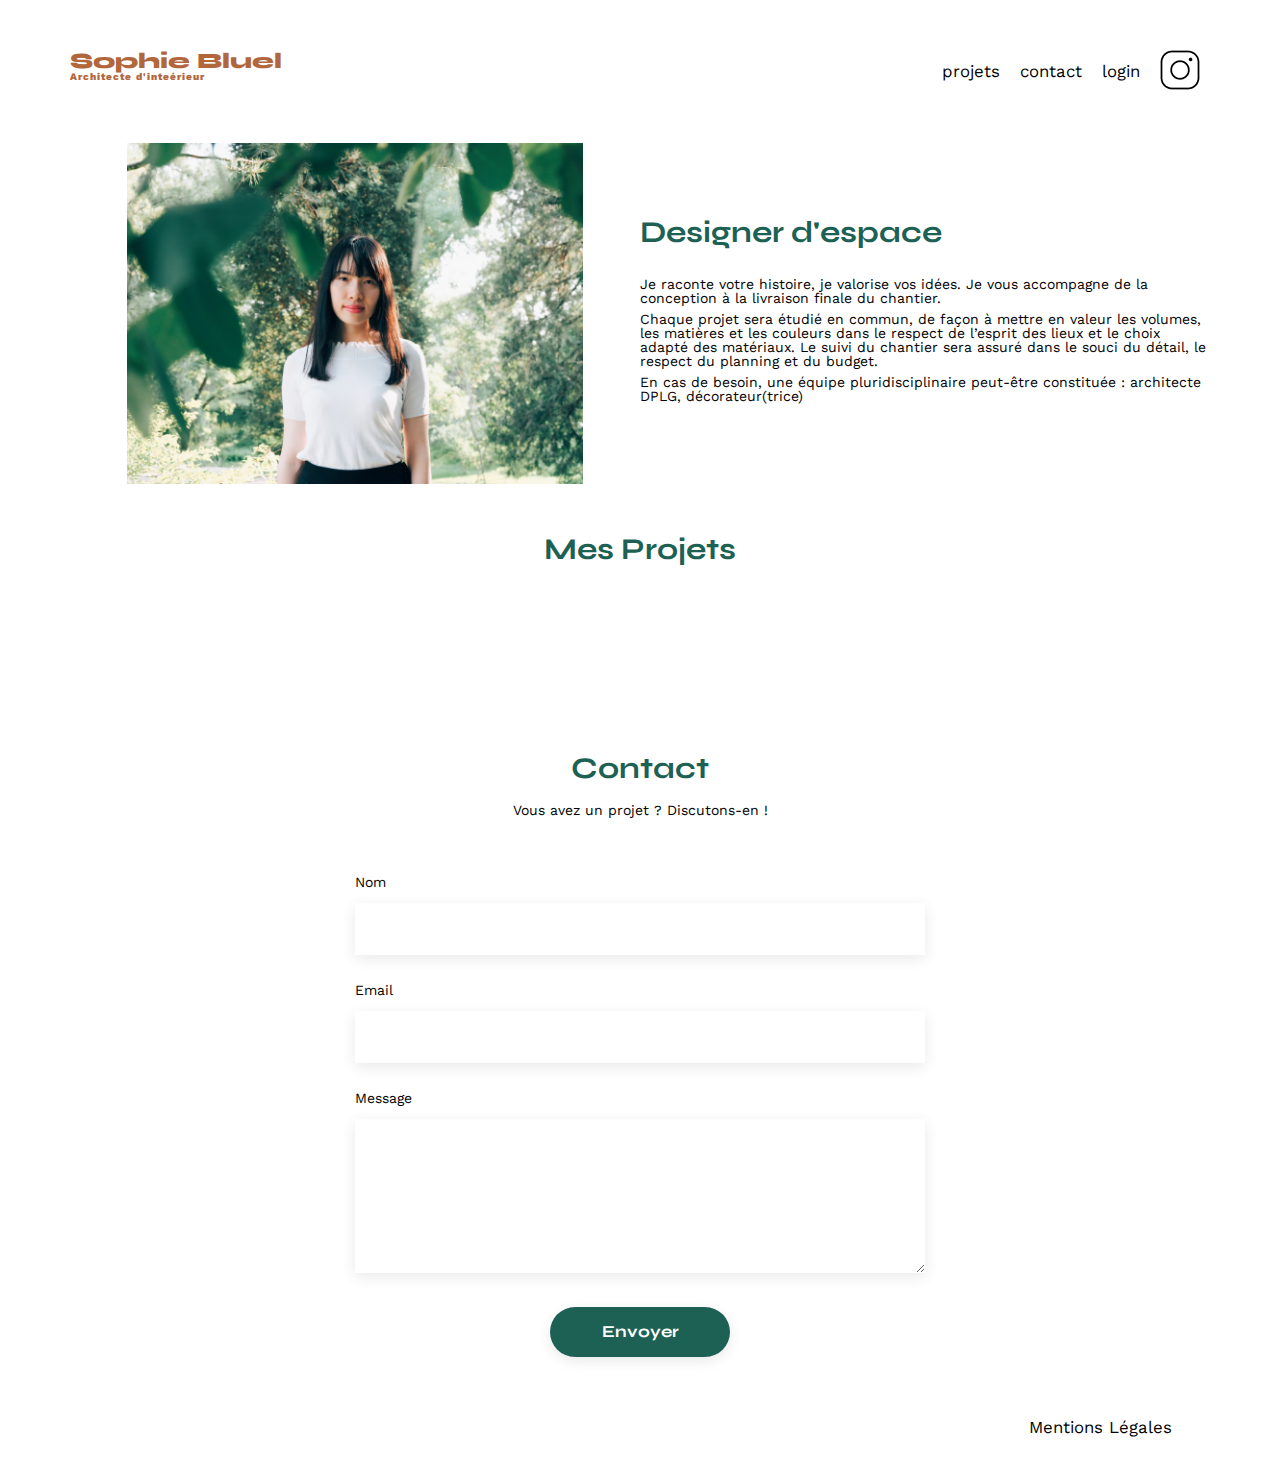
==== index.html @ 70f845fd "Ajout des buttons pour filtrer les catégories" ====
<!DOCTYPE html>
<html lang="fr">
<head>
	<meta charset="UTF-8">
	<title>Sophie Bluel - Architecte d'intérieur</title>
	<meta name="viewport" content="width=device-width, initial-scale=1.0">
	<link rel="preconnect" href="https://fonts.googleapis.com">
	<link rel="preconnect" href="https://fonts.gstatic.com" crossorigin>
	<link href="https://fonts.googleapis.com/css2?family=Syne:wght@700;800&family=Work+Sans&display=swap" rel="stylesheet">
	<meta name="description" content="">
	<link rel="stylesheet" href="./assets/style.css">
	<script src="src/index.js"></script>
</head>
<body>
<header>
	<h1>Sophie Bluel <span>Architecte d'inteérieur</span></h1>
	<nav>
		<ul>
			<li>projets</li>
			<li>contact</li>
			<li>login</li>
			<li><img src="./assets/icons/instagram.png" alt="Instagram"></li>
		</ul>
	</nav>
</header>
<main>
	<section id="introduction">
		<figure>
			<img src="./assets/images/sophie-bluel.png" alt="">
		</figure>
		<article>
			<h2>Designer d'espace</h2>
			<p>Je raconte votre histoire, je valorise vos idées. Je vous accompagne de la conception à la livraison finale du chantier.</p>
			<p>Chaque projet sera étudié en commun, de façon à mettre en valeur les volumes, les matières et les couleurs dans le respect de l’esprit des lieux et le choix adapté des matériaux. Le suivi du chantier sera assuré dans le souci du détail, le respect du planning et du budget.</p>
			<p>En cas de besoin, une équipe pluridisciplinaire peut-être constituée : architecte DPLG, décorateur(trice)</p>
		</article>
	</section>
	<section id="portfolio">
		<h2>Mes Projets</h2>
		<div class="filter-buttons" id="filter-buttons">
		</div>
		<div class="gallery" id="gallery">
		</div>
	</section>
	<section id="contact">
		<h2>Contact</h2>
		<p>Vous avez un projet ? Discutons-en !</p>
		<form action="#" method="post">
			<label for="name">Nom</label>
			<input type="text" name="name" id="name">
			<label for="email">Email</label>
			<input type="email" name="email" id="email">
			<label for="message">Message</label>
			<textarea name="message" id="message" cols="30" rows="10"></textarea>
			<input type="submit" value="Envoyer">
		</form>
	</section>
</main>

<footer>
	<nav>
		<ul>
			<li>Mentions Légales</li>
		</ul>
	</nav>
</footer>
</body>
</html>
---- assets/style.css ----
/* http://meyerweb.com/eric/tools/css/reset/
   v2.0 | 20110126
   License: none (public domain)
*/

html, body, div, span, applet, object, iframe,
h1, h2, h3, h4, h5, h6, p, blockquote, pre,
a, abbr, acronym, address, big, cite, code,
del, dfn, em, img, ins, kbd, q, s, samp,
small, strike, strong, sub, sup, tt, var,
b, u, i, center,
dl, dt, dd, ol, ul, li,
fieldset, form, label, legend,
table, caption, tbody, tfoot, thead, tr, th, td,
article, aside, canvas, details, embed,
figure, figcaption, footer, header, hgroup,
menu, nav, output, ruby, section, summary,
time, mark, audio, video {
	margin: 0;
	padding: 0;
	border: 0;
	font-size: 100%;
	font: inherit;
	vertical-align: baseline;
}
/* HTML5 display-role reset for older browsers */
article, aside, details, figcaption, figure,
footer, header, hgroup, menu, nav, section {
	display: block;
}
body {
	line-height: 1;
}
ol, ul {
	list-style: none;
}
blockquote, q {
	quotes: none;
}
blockquote:before, blockquote:after,
q:before, q:after {
	content: '';
	content: none;
}
table {
	border-collapse: collapse;
	border-spacing: 0;
}
/** end reset css**/
body {
	max-width: 1140px;
	margin:auto;
	font-family: 'Work Sans' ;
	font-size: 14px;
}
header {
	display: flex;
	justify-content: space-between;
	margin: 50px 0
}
section {
	margin: 50px 0
}

h1{
	display: flex;
	flex-direction: column;
	font-family: 'Syne';
	font-size: 22px;
	font-weight: 800;
	color: #B1663C
}

h1 > span {
	font-family: 'Work Sans';
	font-size:10px;
	letter-spacing: 0.1em;
;
}

h2{
	font-family: 'Syne';
	font-weight: 700;
	font-size: 30px;
	color: #1D6154
}
nav ul {
	display: flex;
	align-items: center;
	list-style-type: none;

}
nav li {
	padding: 0 10px;
	font-size: 1.2em;
}

li:hover {
	color: #B1663C;
}
#introduction {
	display: flex;
	align-items: center;
}
#introduction figure {
	flex: 1
}
#introduction img {
	display: block;
	margin: auto;
	width: 80%;
}

#introduction article {
	flex: 1
}
#introduction h2 {
	margin-bottom: 1em;
}

#introduction p {
	margin-bottom: 0.5em;
}
#portfolio h2 {
	text-align: center;
}
.gallery {
	width: 100%;
	display: grid;
	grid-template-columns: 1fr 1fr 1fr;
	grid-column-gap: 20px;
	grid-row-gap: 20px;
}

.gallery img {
	width: 100%;

}
#contact {
	width: 50%;
margin: auto;
}
#contact > * {
	text-align: center;

}
#contact h2{
	margin-bottom: 20px;
}
#contact form {
	text-align: left;
	margin-top:30px;
	display: flex;
	flex-direction: column;
}

#contact input {
	height: 50px;
	font-size: 1.2em;
	border: none;
	box-shadow: 0px 4px 14px rgba(0, 0, 0, 0.09);
}
#contact label {
	margin: 2em 0 1em 0;
}
#contact textarea {
	border: none;
	box-shadow: 0px 4px 14px rgba(0, 0, 0, 0.09);
}

input[type="submit"]{
	font-family: 'Syne';
	font-weight: 700;
	color: white;
	background-color: #1D6154;
	margin : 2em auto ;
	width: 180px;
	text-align: center;
	border-radius: 60px ;
}

.filter-buttons {
	display: flex;
	height: 37px;
	gap: 10px;
	justify-content: center;
	margin-top: 51px;
	margin-bottom: 51px;	
}

button{
	height: 100%;
	border: 1px solid #1D6154;
	font-family: 'Syne';
	font-weight: 700;
	color: #1D6154;
	background-color: white;
	text-align: center;
	border-radius: 60px ;
	padding: 0px 20px;
}

.active {
	color: white;
	background-color: #1D6154;
}

button:hover{
	color: white;
	background-color: #0E2F28;
}

footer nav ul {
	display: flex;
	justify-content: flex-end;
	margin: 2em
}

.display-none {
	display: none;
}
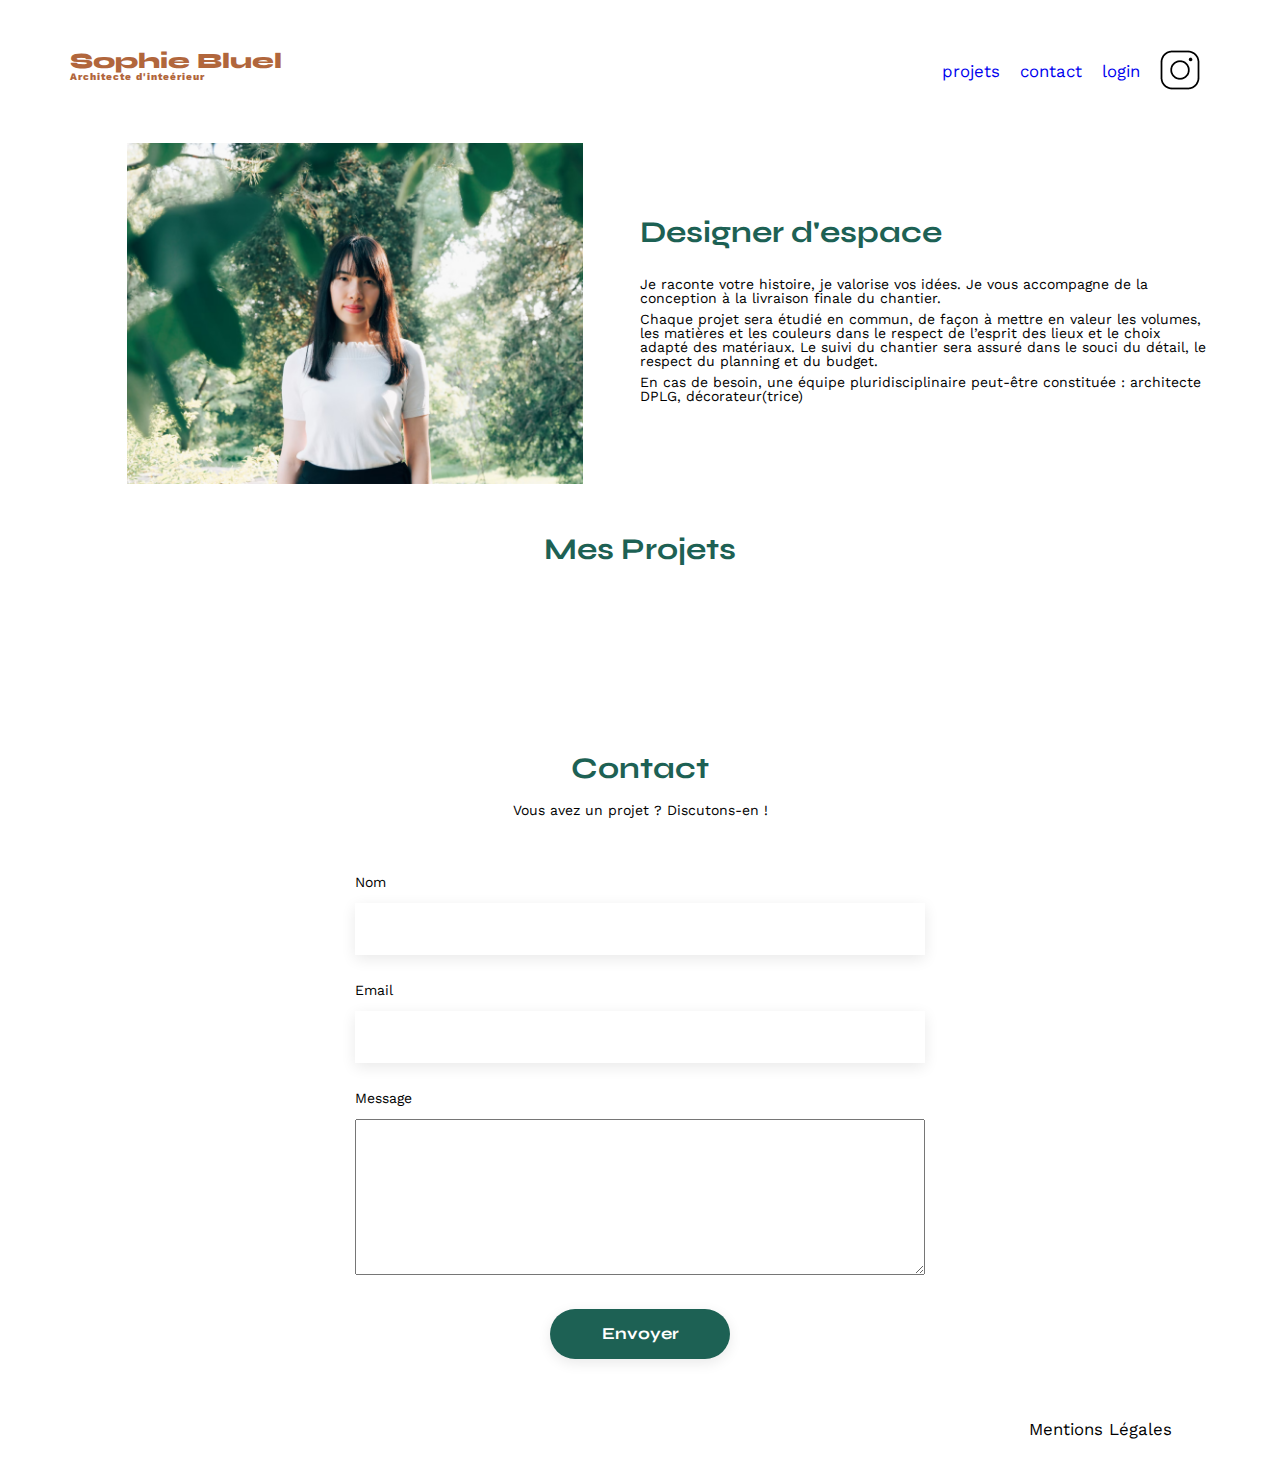
==== commit d8388c12: "Ajout de la page login.html et login.css" ====
--- a/index.html
+++ b/index.html
@@ -16,9 +16,9 @@
 	<h1>Sophie Bluel <span>Architecte d'inteérieur</span></h1>
 	<nav>
 		<ul>
-			<li>projets</li>
-			<li>contact</li>
-			<li>login</li>
+			<li><a href="#projets">projets</a></li>
+			<li><a href="#contact">contact</a></li>
+			<li><a href="/login.html">login</a></li>		
 			<li><img src="./assets/icons/instagram.png" alt="Instagram"></li>
 		</ul>
 	</nav>
@@ -36,14 +36,14 @@
 		</article>
 	</section>
 	<section id="portfolio">
-		<h2>Mes Projets</h2>
+		<h2 id="projets">Mes Projets</h2>
 		<div class="filter-buttons" id="filter-buttons">
 		</div>
 		<div class="gallery" id="gallery">
 		</div>
 	</section>
-	<section id="contact">
-		<h2>Contact</h2>
+	<section class="form">
+		<h2 id="contact">Contact</h2>
 		<p>Vous avez un projet ? Discutons-en !</p>
 		<form action="#" method="post">
 			<label for="name">Nom</label>
--- a/assets/style.css
+++ b/assets/style.css
@@ -47,6 +47,9 @@
 	border-spacing: 0;
 }
 /** end reset css**/
+html {
+	scroll-behavior: smooth;
+  }
 body {
 	max-width: 1140px;
 	margin:auto;
@@ -61,7 +64,9 @@
 section {
 	margin: 50px 0
 }
-
+a {
+	text-decoration: none;
+}
 h1{
 	display: flex;
 	flex-direction: column;
@@ -70,14 +75,12 @@
 	font-weight: 800;
 	color: #B1663C
 }
-
 h1 > span {
 	font-family: 'Work Sans';
 	font-size:10px;
 	letter-spacing: 0.1em;
 ;
 }
-
 h2{
 	font-family: 'Syne';
 	font-weight: 700;
@@ -94,7 +97,6 @@
 	padding: 0 10px;
 	font-size: 1.2em;
 }
-
 li:hover {
 	color: #B1663C;
 }
@@ -110,7 +112,6 @@
 	margin: auto;
 	width: 80%;
 }
-
 #introduction article {
 	flex: 1
 }
@@ -131,43 +132,42 @@
 	grid-column-gap: 20px;
 	grid-row-gap: 20px;
 }
-
 .gallery img {
 	width: 100%;
 
 }
-#contact {
+.form {
 	width: 50%;
-margin: auto;
-}
-#contact > * {
-	text-align: center;
-
-}
-#contact h2{
+	margin: auto;
+}
+.form > * {
+	text-align: center;
+}
+.form h2{
 	margin-bottom: 20px;
 }
-#contact form {
+.form form {
 	text-align: left;
 	margin-top:30px;
 	display: flex;
 	flex-direction: column;
 }
-
-#contact input {
+.form input {
 	height: 50px;
 	font-size: 1.2em;
 	border: none;
 	box-shadow: 0px 4px 14px rgba(0, 0, 0, 0.09);
 }
-#contact label {
+.form label {
 	margin: 2em 0 1em 0;
 }
-#contact textarea {
+#form textarea {
 	border: none;
 	box-shadow: 0px 4px 14px rgba(0, 0, 0, 0.09);
 }
-
+#forgot-password-link {
+	text-decoration: underline;
+}
 input[type="submit"]{
 	font-family: 'Syne';
 	font-weight: 700;
@@ -178,7 +178,6 @@
 	text-align: center;
 	border-radius: 60px ;
 }
-
 .filter-buttons {
 	display: flex;
 	height: 37px;
@@ -187,7 +186,6 @@
 	margin-top: 51px;
 	margin-bottom: 51px;	
 }
-
 button{
 	height: 100%;
 	border: 1px solid #1D6154;
@@ -199,23 +197,19 @@
 	border-radius: 60px ;
 	padding: 0px 20px;
 }
-
 .active {
 	color: white;
 	background-color: #1D6154;
 }
-
 button:hover{
 	color: white;
 	background-color: #0E2F28;
 }
-
 footer nav ul {
 	display: flex;
 	justify-content: flex-end;
 	margin: 2em
 }
-
 .display-none {
 	display: none;
 }
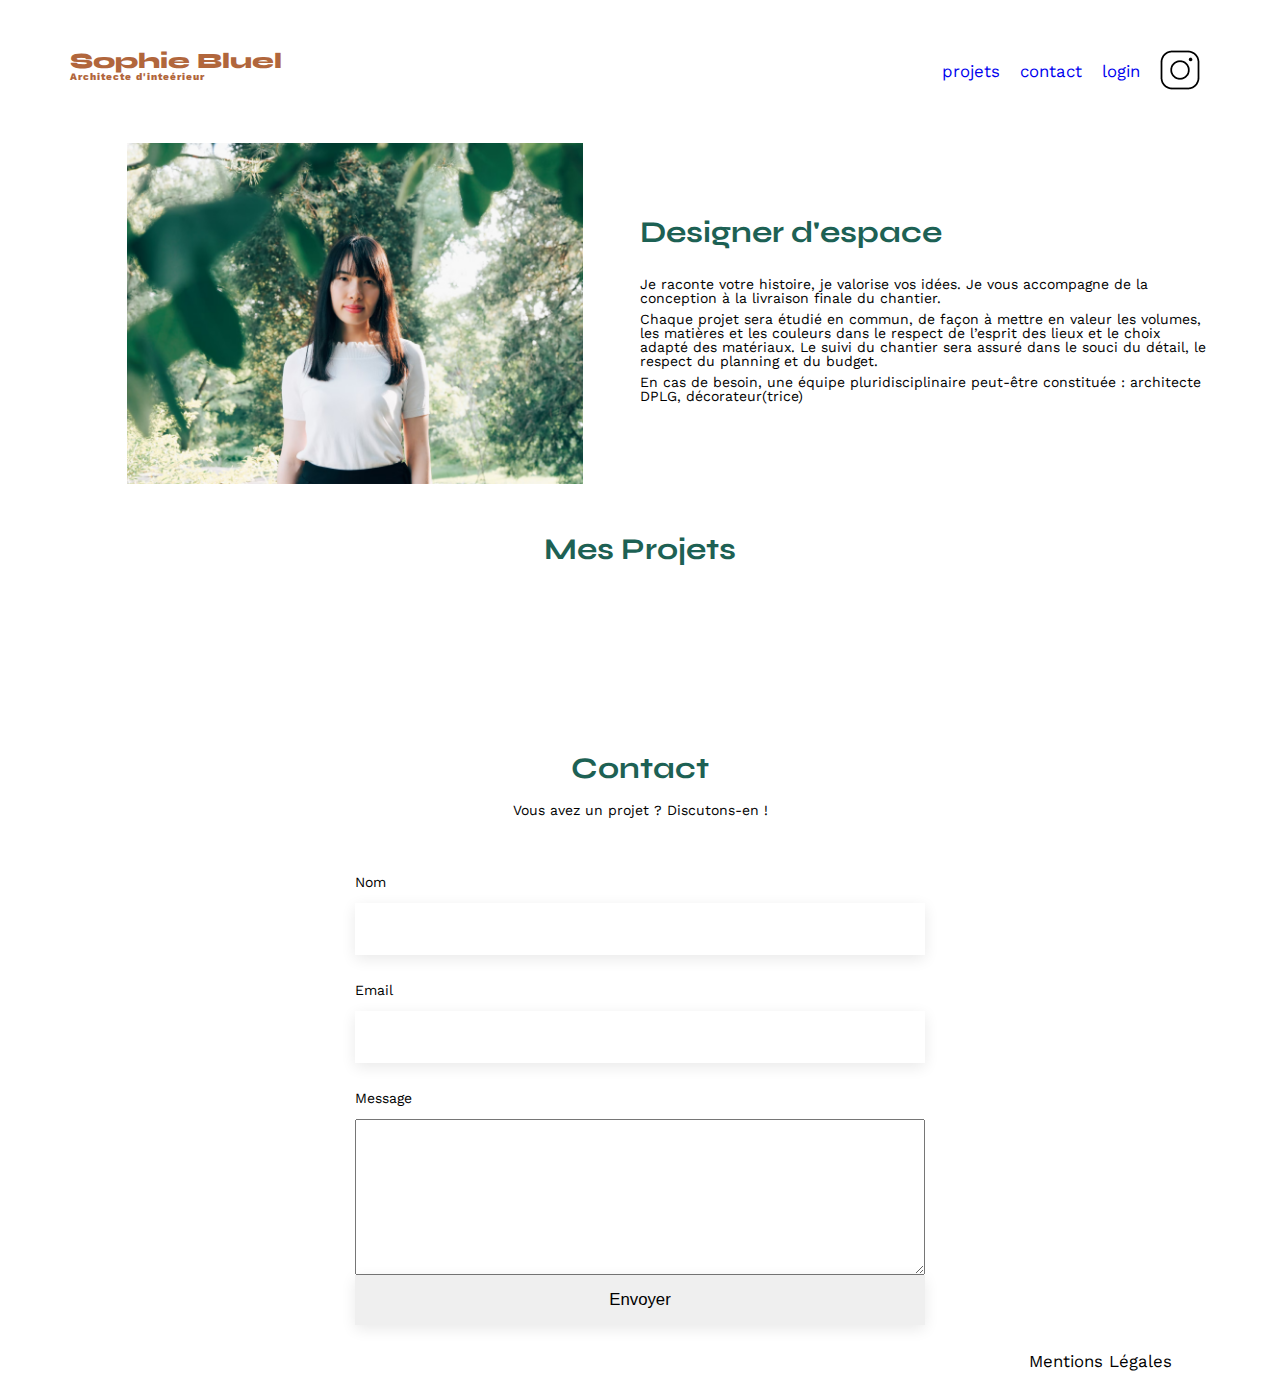
==== commit df2491b9: "Ajout de l'authentification de l'utilisateur : login.js" ====
--- a/index.html
+++ b/index.html
@@ -9,7 +9,7 @@
 	<link href="https://fonts.googleapis.com/css2?family=Syne:wght@700;800&family=Work+Sans&display=swap" rel="stylesheet">
 	<meta name="description" content="">
 	<link rel="stylesheet" href="./assets/style.css">
-	<script src="src/index.js"></script>
+	<script src="src/index.js" defer></script>
 </head>
 <body>
 <header>
--- a/assets/style.css
+++ b/assets/style.css
@@ -168,7 +168,7 @@
 #forgot-password-link {
 	text-decoration: underline;
 }
-input[type="submit"]{
+#login{
 	font-family: 'Syne';
 	font-weight: 700;
 	color: white;
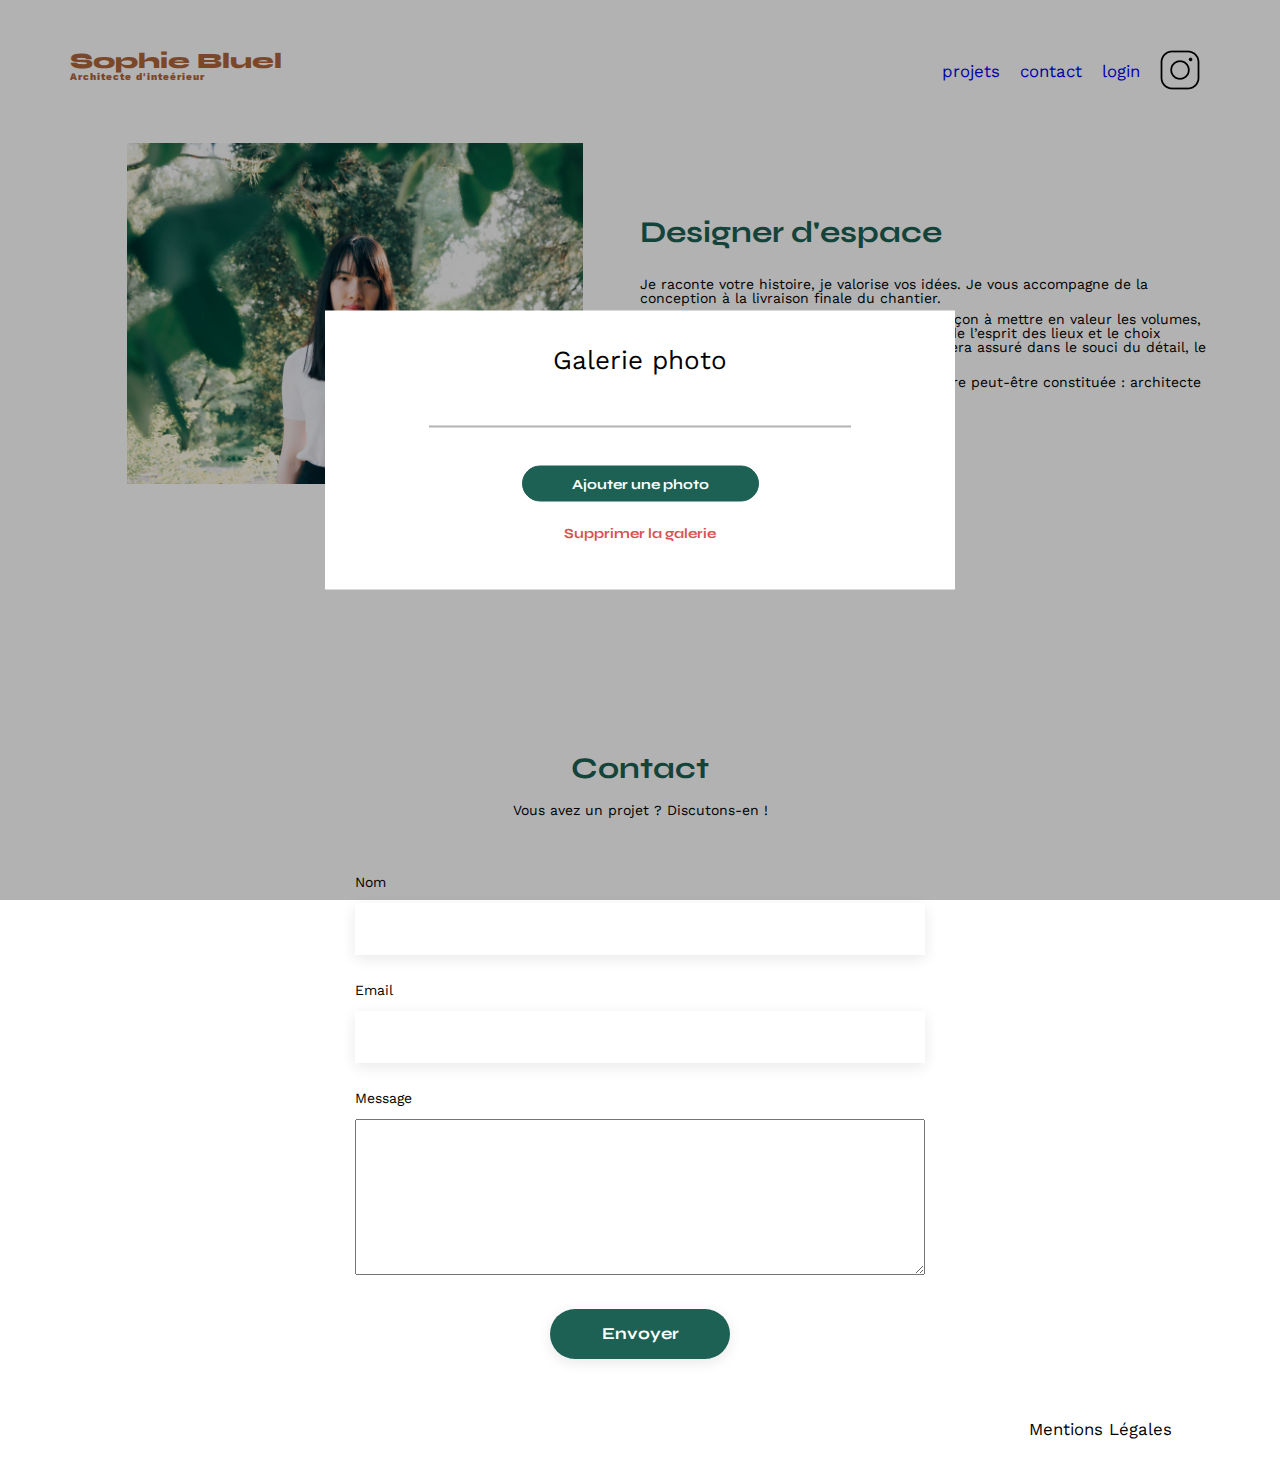
==== commit 08d83e61: "Ajout d'une permier version du modal" ====
--- a/index.html
+++ b/index.html
@@ -8,10 +8,26 @@
 	<link rel="preconnect" href="https://fonts.gstatic.com" crossorigin>
 	<link href="https://fonts.googleapis.com/css2?family=Syne:wght@700;800&family=Work+Sans&display=swap" rel="stylesheet">
 	<meta name="description" content="">
+	<link rel="stylesheet" href="https://cdnjs.cloudflare.com/ajax/libs/font-awesome/6.2.1/css/all.min.css"
+        integrity="sha512-MV7K8+y+gLIBoVD59lQIYicR65iaqukzvf/nwasF0nqhPay5w/9lJmVM2hMDcnK1OnMGCdVK+iQrJ7lzPJQd1w=="
+        crossorigin="anonymous" referrerpolicy="no-referrer" />
 	<link rel="stylesheet" href="./assets/style.css">
+	<link rel="stylesheet" href="./assets/modal.css">
 	<script src="src/index.js" defer></script>
 </head>
 <body>
+<aside id="modal" class="modal" aria-hidden="true" role="dialog" aria-labelledby="title-modal">
+	<div class="modal-wrapper">
+		<button id="close-modal">
+			<i class="fa-xl fa-solid fa-xmark"></i>
+		</button>
+		<h1 id="title-modal">Galerie photo</h1>
+		<hr>
+		<button id="add-photo-modal">Ajouter une photo</button>
+		<button id="del-gallery">Supprimer la galerie</button>
+	</div>
+</div>
+</aside>
 <header>
 	<h1>Sophie Bluel <span>Architecte d'inteérieur</span></h1>
 	<nav>
@@ -35,8 +51,14 @@
 			<p>En cas de besoin, une équipe pluridisciplinaire peut-être constituée : architecte DPLG, décorateur(trice)</p>
 		</article>
 	</section>
-	<section id="portfolio">
-		<h2 id="projets">Mes Projets</h2>
+	<section id="portfolio">	
+		<div class="projets-and-modify">
+			<h2 id="projets">Mes Projets</h2>
+			<div id="modify-gallery" class="display-none">
+				<i class="fa-xl fa-solid fa-pen-to-square" aria-hidden="true"></i>
+				<button>modifier</button>	
+			</div>	
+		</div>	
 		<div class="filter-buttons" id="filter-buttons">
 		</div>
 		<div class="gallery" id="gallery">
@@ -52,7 +74,7 @@
 			<input type="email" name="email" id="email">
 			<label for="message">Message</label>
 			<textarea name="message" id="message" cols="30" rows="10"></textarea>
-			<input type="submit" value="Envoyer">
+			<input type="button"  value="Envoyer">
 		</form>
 	</section>
 </main>
--- a/assets/style.css
+++ b/assets/style.css
@@ -122,8 +122,36 @@
 #introduction p {
 	margin-bottom: 0.5em;
 }
-#portfolio h2 {
-	text-align: center;
+.projets-and-modify {
+	display: flex;
+	justify-content: center;
+	gap: 31px
+}
+#modify-gallery {
+	line-height: 30px;
+	text-align: center;
+}
+#modify-gallery > button {
+	border: none;
+	color: black;
+	font-size: 14px;
+	padding: 0;
+	font-family: 'Work Sans' ;
+	font-weight: 700;
+}
+#modify-gallery > button:hover {
+	background-color: white;
+}
+#modify-gallery > button {
+	border: none;
+	color: black;
+	font-size: 14px;
+	padding: 0;
+	font-family: 'Work Sans' ;
+	font-weight: 700;
+}
+#modify-gallery > button:hover {
+	background-color: white;
 }
 .gallery {
 	width: 100%;
@@ -168,7 +196,7 @@
 #forgot-password-link {
 	text-decoration: underline;
 }
-#login{
+input[type="button"]{
 	font-family: 'Syne';
 	font-weight: 700;
 	color: white;
--- a/assets/modal.css
+++ b/assets/modal.css
@@ -0,0 +1,66 @@
+.modal {
+	position: fixed;
+	top: 0;
+	left: 0;
+	bottom: 0;
+	width: 100%;
+	height: 100%;
+	background-color: rgba(0,0,0,0.3);
+}
+.modal-wrapper {
+	box-sizing: border-box;
+	width: 630px;
+	background-color: white;
+	position: absolute;
+	left: 50%;
+	top: 50%;
+	transform: translate(-50%, -50%);
+	padding-top: 26px;
+	padding-bottom: 48px;	
+	display: flex;
+	flex-direction: column;
+	align-items: center;
+}
+#close-modal {
+	border: none;
+	color: black;
+	padding: 0;
+	margin-bottom: 10px;
+	margin-left: 561px;
+}
+#close-modal:hover {
+	background-color: white;
+	color: black;
+}
+#title-modal {
+	font-family: 'Work Sans';
+	color: black;
+	font-size: 26px;
+	font-weight: 400;
+	margin-bottom: 46px;
+}
+hr {
+	color: #B3B3B3;
+	width: 420px;
+	height: 0px;
+	border: 1px solid #B3B3B3;
+	margin-bottom: 38px;
+}
+#add-photo-modal {
+	background-color: #1D6154;
+	color: white;
+	height: 36px;
+	width: 237px;
+	margin-bottom: 23px;
+	font-size: 14px;
+	font-family: 'Syne';
+}
+#del-gallery {
+	border: none;
+	color: #D65353;
+	font-size: 14px;
+	font-family: 'Syne';
+}
+#del-gallery:hover {
+	background-color: white;
+}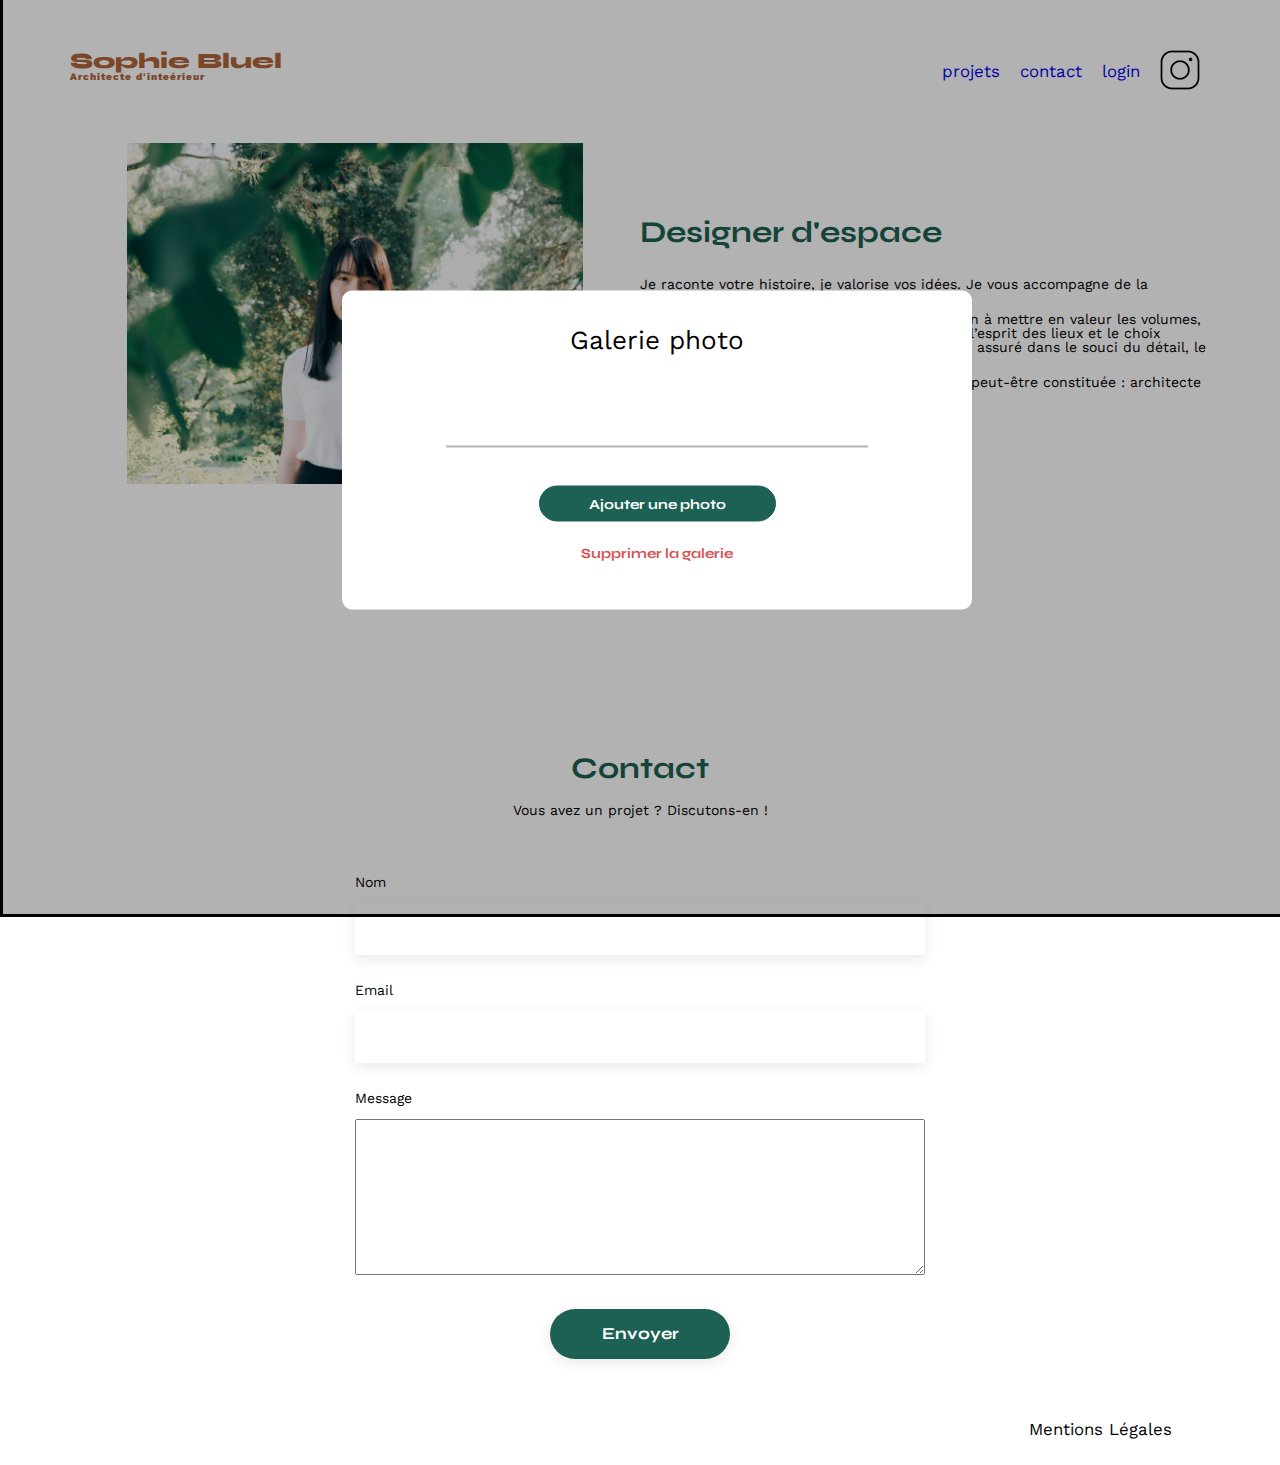
==== commit 3be6e49a: "Ajout de l'affichage de la gallery dans le modal" ====
--- a/index.html
+++ b/index.html
@@ -14,20 +14,22 @@
 	<link rel="stylesheet" href="./assets/style.css">
 	<link rel="stylesheet" href="./assets/modal.css">
 	<script src="src/index.js" defer></script>
+	<script src="src/modal.js" defer></script>
 </head>
 <body>
-<aside id="modal" class="modal" aria-hidden="true" role="dialog" aria-labelledby="title-modal">
-	<div class="modal-wrapper">
+<dialog  id="modal" class="modal-wrapper" aria-hidden="true" aria-labelledby="title-modal" open>
+	<div class="modal">
 		<button id="close-modal">
 			<i class="fa-xl fa-solid fa-xmark"></i>
 		</button>
 		<h1 id="title-modal">Galerie photo</h1>
+		<div class="gallery-modal" id="gallery-modal">
+		</div>
 		<hr>
 		<button id="add-photo-modal">Ajouter une photo</button>
 		<button id="del-gallery">Supprimer la galerie</button>
 	</div>
-</div>
-</aside>
+</dialog>
 <header>
 	<h1>Sophie Bluel <span>Architecte d'inteérieur</span></h1>
 	<nav>
--- a/assets/modal.css
+++ b/assets/modal.css
@@ -1,4 +1,4 @@
-.modal {
+.modal-wrapper {
 	position: fixed;
 	top: 0;
 	left: 0;
@@ -7,7 +7,7 @@
 	height: 100%;
 	background-color: rgba(0,0,0,0.3);
 }
-.modal-wrapper {
+.modal {
 	box-sizing: border-box;
 	width: 630px;
 	background-color: white;
@@ -20,6 +20,7 @@
 	display: flex;
 	flex-direction: column;
 	align-items: center;
+	border-radius: 10px;
 }
 #close-modal {
 	border: none;
@@ -38,6 +39,18 @@
 	font-size: 26px;
 	font-weight: 400;
 	margin-bottom: 46px;
+}
+.modal > .gallery-modal {
+	width: 100%;
+	display: grid;
+	grid-template-columns: repeat(5, 1fr);
+	grid-column-gap: 9px;
+	grid-row-gap: 12px;
+	padding: 0px 105px 40px 105px;
+	box-sizing: border-box;
+}
+img {
+	width: 100%;
 }
 hr {
 	color: #B3B3B3;
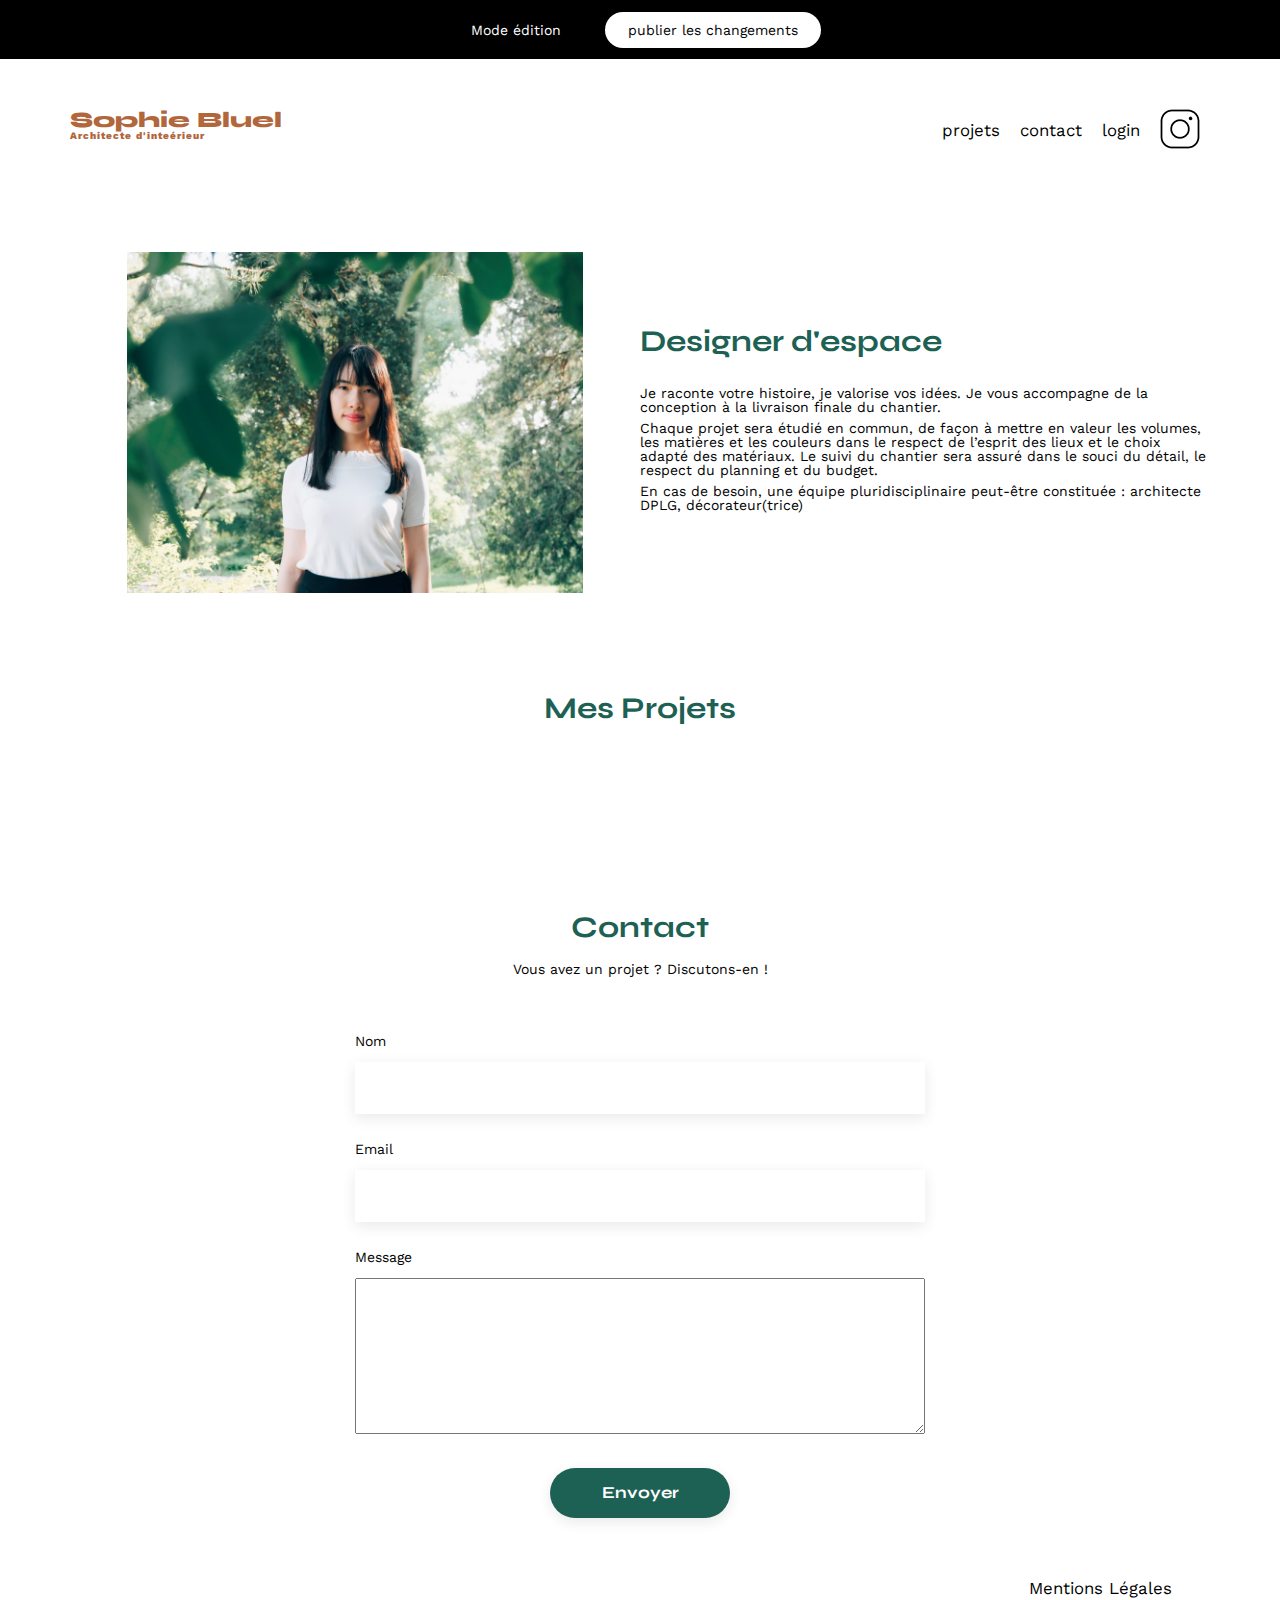
==== commit 78e8916c: "Ajout des fonctions de delete works et post works pour l'api" ====
--- a/index.html
+++ b/index.html
@@ -13,33 +13,70 @@
         crossorigin="anonymous" referrerpolicy="no-referrer" />
 	<link rel="stylesheet" href="./assets/style.css">
 	<link rel="stylesheet" href="./assets/modal.css">
+	<script src="src/constant.js" defer></script>	
+	<script src="src/fetch.js" defer></script>
 	<script src="src/index.js" defer></script>
 	<script src="src/modal.js" defer></script>
 </head>
 <body>
-<dialog  id="modal" class="modal-wrapper" aria-hidden="true" aria-labelledby="title-modal" open>
-	<div class="modal">
-		<button id="close-modal">
+<dialog  id="modal" class="modal-wrapper" aria-hidden="true" aria-labelledby="title-modal">
+	<div id="modal-gallery" class="modal modal-gallery">
+		<button class="close-modal" id="close-1">
 			<i class="fa-xl fa-solid fa-xmark"></i>
 		</button>
 		<h1 id="title-modal">Galerie photo</h1>
 		<div class="gallery-modal" id="gallery-modal">
 		</div>
 		<hr>
-		<button id="add-photo-modal">Ajouter une photo</button>
+		<button id="add-work-modal">Ajouter une photo</button>
 		<button id="del-gallery">Supprimer la galerie</button>
 	</div>
+	<div id="modal-add-work" class="modal modal-add-work">
+		<div id="return-and-close-modal">
+			<button class="return-modal" id="return-modal">
+				<i class="fa-xl fa-solid fa-arrow-left"></i>
+			</button>
+			<button class="close-modal" id="close-2">
+				<i class="fa-xl fa-solid fa-xmark"></i>
+			</button>
+		</div>		
+		<h1 id="title-modal">Ajout photo</h1>
+		<form>
+			<div id="input-file">
+				<div id="img-file-container">
+					<img id="img-file" src="./assets/icons/picture.svg" alt="image"/>
+				</div>
+				<label for="file">+ Ajouter photo</label>
+				<input onchange="previewImage()" type="file" id="file" name="file" accept=".jpg,.png">
+				<span>jpg, png: 4mo max</span>
+			</div>				
+			<label for="title">Titre</label>
+			<input onchange="inputAddWorkChange()" type="text" id="title" name="title">
+			<label for="category">Catégorie</label>
+			<select onchange="inputAddWorkChange()" name="category" id="category">
+				<option value=""></option>
+			</select>
+			<hr>
+			<input id="add-work" type="button" value="Valider" disabled>
+		</form>
+	</div>
 </dialog>
-<header>
-	<h1>Sophie Bluel <span>Architecte d'inteérieur</span></h1>
-	<nav>
-		<ul>
-			<li><a href="#projets">projets</a></li>
-			<li><a href="#contact">contact</a></li>
-			<li><a href="/login.html">login</a></li>		
-			<li><img src="./assets/icons/instagram.png" alt="Instagram"></li>
-		</ul>
-	</nav>
+<header>	
+	<div class="display-none" id="header-edition">
+		<div><i class="fa-regular fa-pen-to-square"></i>Mode édition</div>
+		<span>publier les changements</span>
+	</div>
+	<div id="header-regular">
+		<h1>Sophie Bluel <span>Architecte d'inteérieur</span></h1>
+		<nav>
+			<ul>
+				<li><a href="#projets">projets</a></li>
+				<li><a href="#contact">contact</a></li>
+				<li><a id="login-logout" href="/login.html">login</a></li>		
+				<li><img src="./assets/icons/instagram.png" alt="Instagram"></li>
+			</ul>
+		</nav>
+	</div>
 </header>
 <main>
 	<section id="introduction">
--- a/assets/style.css
+++ b/assets/style.css
@@ -49,23 +49,62 @@
 /** end reset css**/
 html {
 	scroll-behavior: smooth;
-  }
+}
 body {
-	max-width: 1140px;
-	margin:auto;
 	font-family: 'Work Sans' ;
 	font-size: 14px;
+	display: flex;
+	align-items: center;
+	flex-direction: column;
 }
 header {
 	display: flex;
+	flex-direction: column;
 	justify-content: space-between;
-	margin: 50px 0
+	width: 100%;
+}
+header > #header-regular {
+	display: flex;
+	justify-content: space-between;
+	margin: 50px auto;
+	width: 100%;
+	max-width: 1140px;
+}
+#header-edition {
+	background-color: black;
+    top: 0;
+    left: 0;
+	height: 59px;
+    width: 100%;
+	display: flex;
+	justify-content: center;
+	align-items: center;
+	gap: 44px;
+	width: 100%; 
+}
+#header-edition > div {
+	color: white;
+	display: flex;
+	gap: 11px;
+}
+#header-edition > span {
+	background-color: white;
+	border-radius: 60px;
+	padding: 11px 23px;
+}
+main {
+	width: 100%;
+	max-width: 1140px;
+	display: flex;
+	flex-direction: column;
+	justify-content: center;
 }
 section {
 	margin: 50px 0
 }
 a {
 	text-decoration: none;
+	color: black;
 }
 h1{
 	display: flex;
@@ -233,6 +272,10 @@
 	color: white;
 	background-color: #0E2F28;
 }
+footer {
+	width: 100%;
+	max-width: 1140px;
+}
 footer nav ul {
 	display: flex;
 	justify-content: flex-end;
--- a/assets/modal.css
+++ b/assets/modal.css
@@ -22,14 +22,25 @@
 	align-items: center;
 	border-radius: 10px;
 }
-#close-modal {
+.close-modal {
 	border: none;
 	color: black;
 	padding: 0;
 	margin-bottom: 10px;
 	margin-left: 561px;
 }
-#close-modal:hover {
+.close-modal:hover {
+	background-color: white;
+	color: black;
+}
+.return-modal {
+	border: none;
+	color: black;
+	padding: 0;
+	margin-bottom: 10px;
+	margin-left: 561px;
+}
+.return-modal:hover {
 	background-color: white;
 	color: black;
 }
@@ -40,7 +51,7 @@
 	font-weight: 400;
 	margin-bottom: 46px;
 }
-.modal > .gallery-modal {
+.modal-gallery > .gallery-modal {
 	width: 100%;
 	display: grid;
 	grid-template-columns: repeat(5, 1fr);
@@ -48,6 +59,23 @@
 	grid-row-gap: 12px;
 	padding: 0px 105px 40px 105px;
 	box-sizing: border-box;
+}
+.modal-gallery > .gallery-modal > figure > i {
+	position: relative;
+	top: 27px;
+	left: 28px;
+	padding: 4px;
+	background-color: black;
+	border-radius: 2px;
+}
+.modal-gallery > .gallery-modal > figure > i + i {
+	left: 31px;
+}
+.modal-gallery > .gallery-modal > figure :nth-child(1) {
+	opacity: 0;
+}
+.modal-gallery > .gallery-modal > figure:hover :nth-child(1) {
+	opacity: 1;
 }
 img {
 	width: 100%;
@@ -59,7 +87,7 @@
 	border: 1px solid #B3B3B3;
 	margin-bottom: 38px;
 }
-#add-photo-modal {
+#add-work-modal {
 	background-color: #1D6154;
 	color: white;
 	height: 36px;
@@ -76,4 +104,82 @@
 }
 #del-gallery:hover {
 	background-color: white;
+}
+.modal-add-work #return-and-close-modal {
+	width: 630px;
+	display: flex;
+	justify-content: space-between;
+}
+.modal-add-work #return-and-close-modal > button {
+	margin: 0px 30px;
+}
+.modal-add-work > form > #input-file {
+	width: 420px;
+	height: 169px;
+	display: flex;
+	flex-direction: column;
+	background-color: #E8F1F6;
+	justify-content: center;
+	align-items: center;
+	margin-bottom: 30px;
+	padding: 50px 0px;
+}
+.modal-add-work > form > #input-file > img {
+	width: 58px;
+}
+.modal-add-work > form > #input-file > label {
+	width: 173px;
+	height: 36px;
+	border: none;
+	border-radius: 50px;
+	margin-top: 15px;
+	margin-bottom: 7px;
+	background-color: #CBD6DC;
+	text-align: center;
+	line-height: 36px;
+}
+.modal-add-work > form > #input-file > label:hover {
+	background-color: #6f7a80;
+}
+.modal-add-work > form > #input-file > input {
+	display: none;
+}
+.modal-add-work form{
+	width: 420px;
+	display: flex;
+	flex-direction: column;
+	justify-content: center;
+	align-items: center;
+}
+.modal-add-work form input , select{
+	width: 100%;
+	height: 51px;
+	margin-bottom: 21px;
+	box-shadow: 0px 4px 14px 0px #00000017;
+	border: none;
+}
+.modal-add-work > form > label{
+	align-self: flex-start;
+	margin-bottom: 10px;
+}
+.modal-add-work form #add-work{
+	width: 237px;
+	margin: 0;
+	padding: 0;
+}
+.modal-add-work form #add-work{
+	width: 237px;
+	height: 36px;
+	margin: 0;
+	padding: 0;
+	background-color: #1D6154;
+}
+.modal-add-work form #add-work:hover{
+	background-color: #0E2F28;
+}
+.modal-add-work form #add-work:disabled{
+	background-color: #A7A7A7;
+}
+.modal-add-work form hr{
+	margin-top: 26px;
 }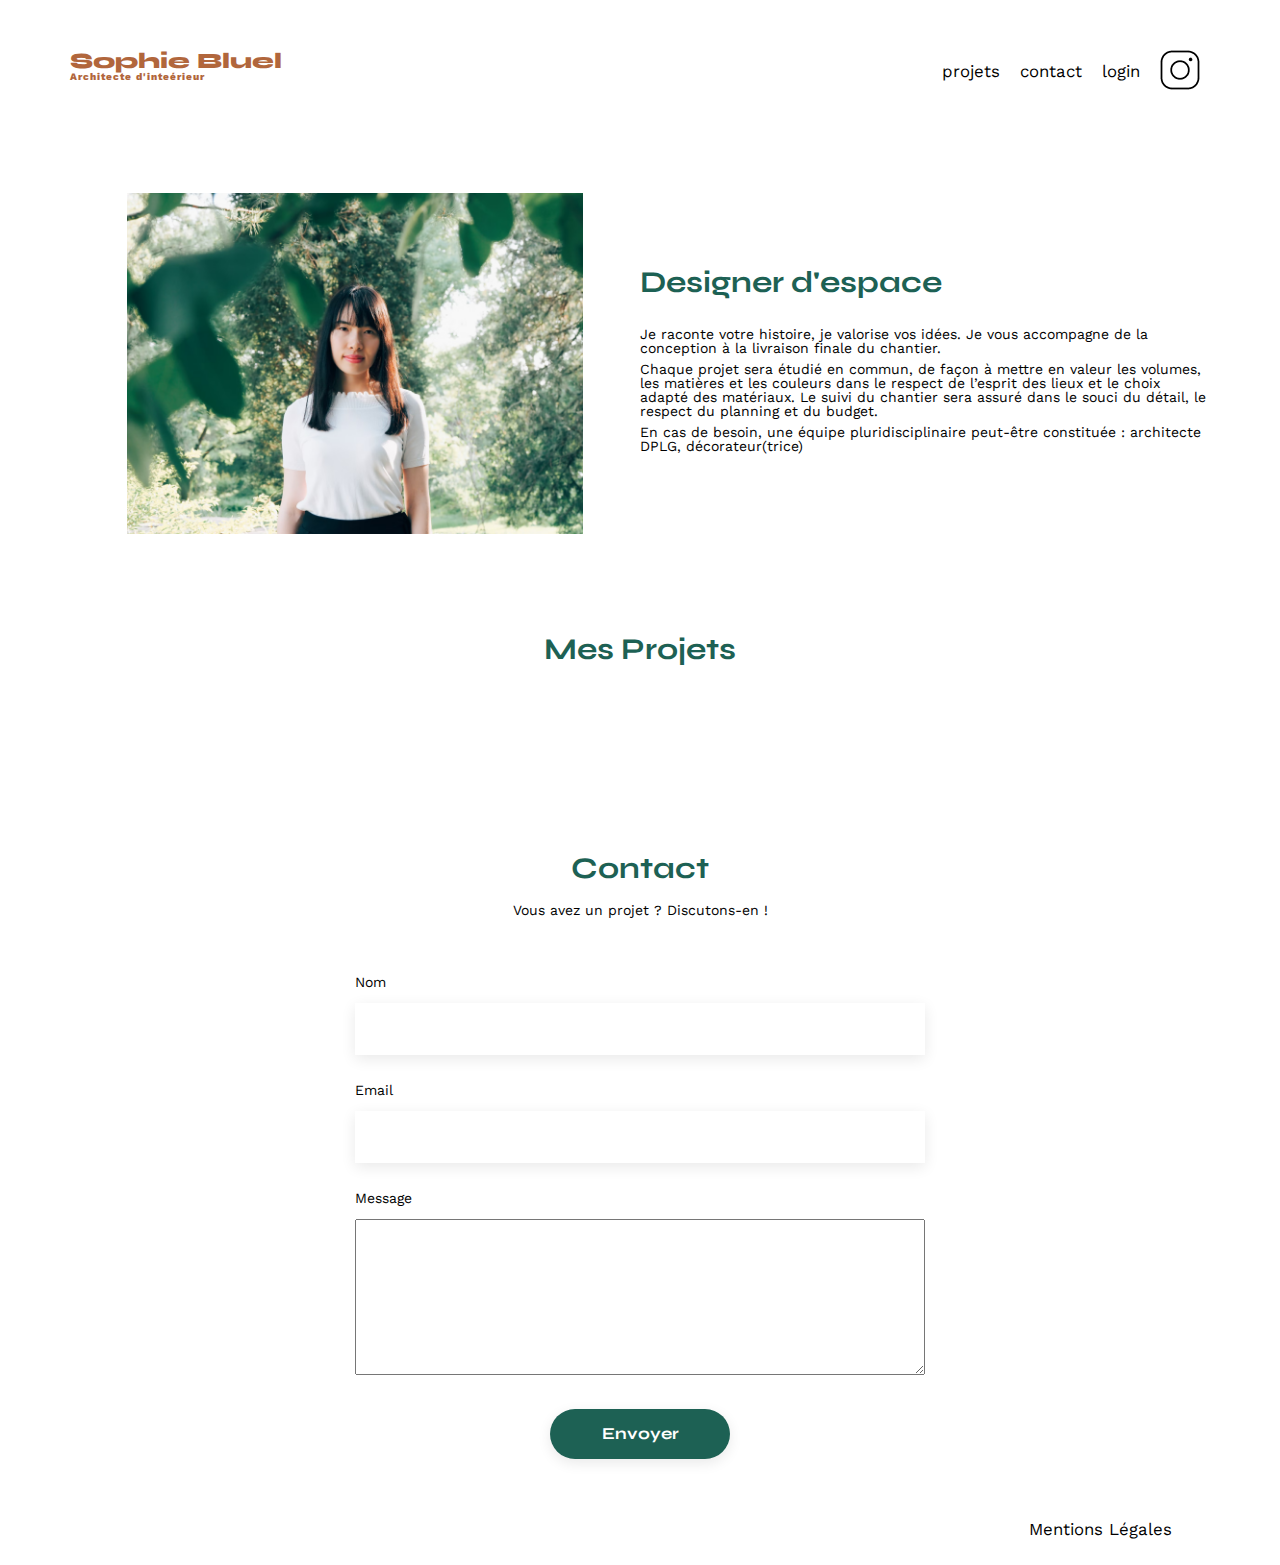
==== commit 157b179d: "Mise au propre du code" ====
--- a/index.html
+++ b/index.html
@@ -15,11 +15,11 @@
 	<link rel="stylesheet" href="./assets/modal.css">
 	<script src="src/constant.js" defer></script>	
 	<script src="src/fetch.js" defer></script>
+	<script src="src/modal.js" defer></script>
 	<script src="src/index.js" defer></script>
-	<script src="src/modal.js" defer></script>
 </head>
 <body>
-<dialog  id="modal" class="modal-wrapper" aria-hidden="true" aria-labelledby="title-modal">
+<dialog  id="modal-wrapper" class="modal-wrapper" aria-hidden="true" aria-labelledby="title-modal">
 	<div id="modal-gallery" class="modal modal-gallery">
 		<button class="close-modal" id="close-1">
 			<i class="fa-xl fa-solid fa-xmark"></i>
@@ -62,7 +62,7 @@
 	</div>
 </dialog>
 <header>	
-	<div class="display-none" id="header-edition">
+	<div id="header-edition">
 		<div><i class="fa-regular fa-pen-to-square"></i>Mode édition</div>
 		<span>publier les changements</span>
 	</div>
--- a/assets/style.css
+++ b/assets/style.css
@@ -76,7 +76,7 @@
     left: 0;
 	height: 59px;
     width: 100%;
-	display: flex;
+	display: none;
 	justify-content: center;
 	align-items: center;
 	gap: 44px;
@@ -112,13 +112,12 @@
 	font-family: 'Syne';
 	font-size: 22px;
 	font-weight: 800;
-	color: #B1663C
+	color: #B1663C;
 }
 h1 > span {
 	font-family: 'Work Sans';
 	font-size:10px;
 	letter-spacing: 0.1em;
-;
 }
 h2{
 	font-family: 'Syne';
@@ -258,6 +257,7 @@
 	border: 1px solid #1D6154;
 	font-family: 'Syne';
 	font-weight: 700;
+	font-size: 16px;
 	color: #1D6154;
 	background-color: white;
 	text-align: center;
--- a/assets/modal.css
+++ b/assets/modal.css
@@ -59,6 +59,9 @@
 	grid-row-gap: 12px;
 	padding: 0px 105px 40px 105px;
 	box-sizing: border-box;
+}
+.modal-gallery > .gallery-modal > figure {
+	display: block;
 }
 .modal-gallery > .gallery-modal > figure > i {
 	position: relative;
